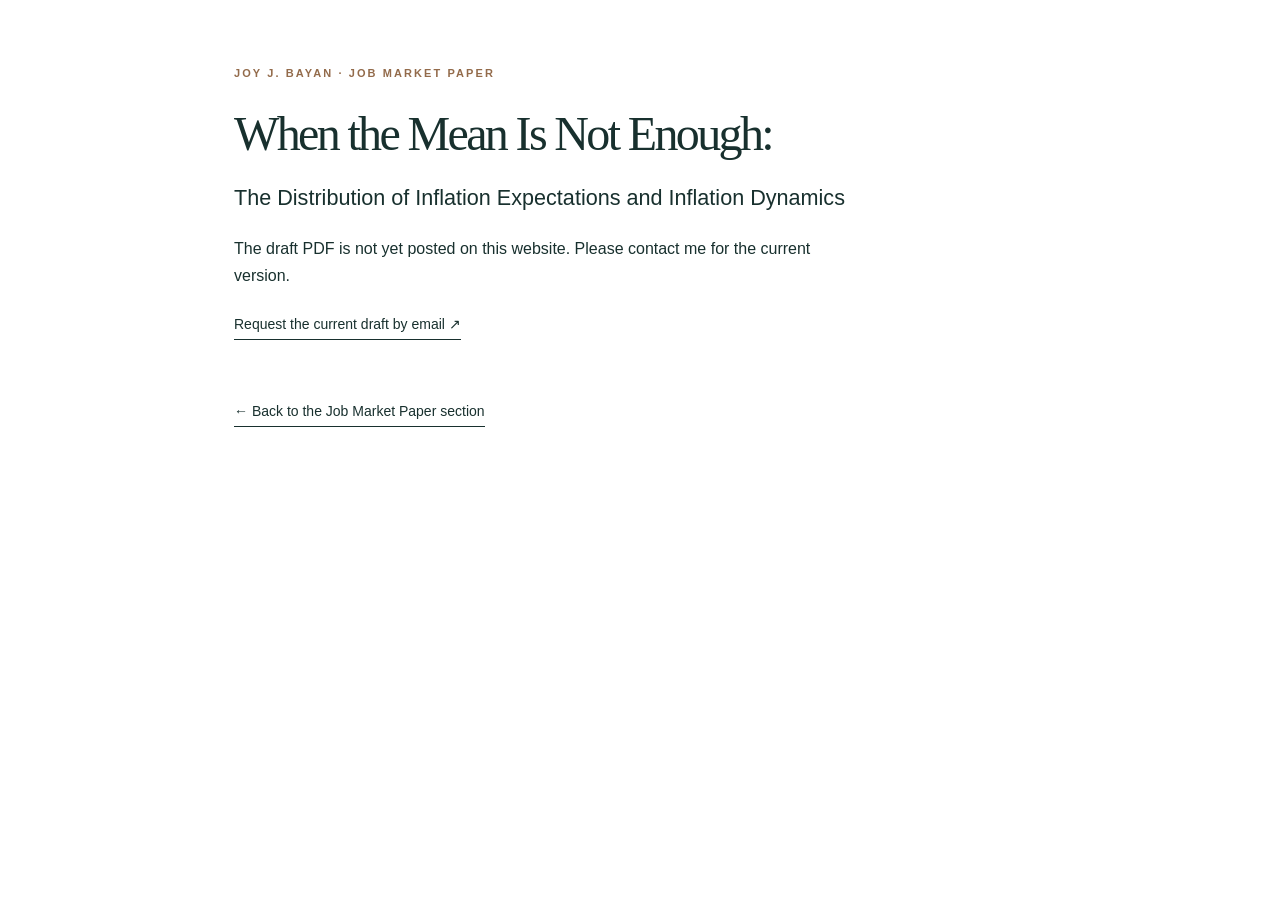
==== latest-draft.html @ 93b1af9e "Add stable job market paper draft page" ====
<!doctype html>
<html lang="en">
<head>
<meta charset="utf-8">
<meta name="viewport" content="width=device-width, initial-scale=1">
<meta name="description" content="Latest draft of Joy J. Bayan’s job market paper, When the Mean Is Not Enough: The Distribution of Inflation Expectations and Inflation Dynamics.">
<title>Latest draft | Joy J. Bayan</title>
<link rel="stylesheet" href="site.css?v=research-intro-20261009">
<style>
.draft-page{max-width:860px;margin:0 auto;padding:64px 24px}.draft-page h1{font-size:clamp(1.9rem,4vw,3rem);line-height:1.15}.draft-page .draft-subtitle{font-size:1.35rem;line-height:1.4}.draft-page .actions{margin:24px 0}.draft-page [hidden]{display:none!important}.draft-status{max-width:65ch;line-height:1.7}.draft-back{display:inline-block;margin-top:36px}
</style>
</head>
<body>
<main class="draft-page">
<div class="eyebrow">JOY J. BAYAN · JOB MARKET PAPER</div>
<h1>When the Mean Is Not Enough:</h1>
<p class="draft-subtitle">The Distribution of Inflation Expectations and Inflation Dynamics</p>
<p id="draft-status" class="draft-status" role="status">The draft PDF is not yet posted on this website. Please contact me for the current version.</p>
<div class="actions">
<a id="draft-pdf" class="button" href="files/Joy_Bayan_Job_Market_Paper.pdf" target="_blank" rel="noopener" hidden>Open latest draft (PDF) ↗</a>
<a class="text-link" href="mailto:jerdene@iu.edu?subject=Job%20market%20paper%20draft">Request the current draft by email ↗</a>
</div>
<noscript><p>JavaScript is disabled. <a href="files/Joy_Bayan_Job_Market_Paper.pdf" target="_blank" rel="noopener">Check for the draft PDF</a>, or request it by email.</p></noscript>
<a class="text-link draft-back" href="./#job-market-paper">← Back to the Job Market Paper section</a>
</main>
<script>
// Keep this page address stable. Upload or replace only the PDF at the path below.
(async function () {
  const link = document.getElementById('draft-pdf');
  const status = document.getElementById('draft-status');
  try {
    const response = await fetch(link.getAttribute('href'), {method: 'HEAD', cache: 'no-store'});
    if (response.ok && (response.headers.get('content-type') || '').toLowerCase().includes('application/pdf')) {
      link.hidden = false;
      status.textContent = 'The current manuscript is available below. This page always links to the latest draft posted on this website.';
    }
  } catch (error) {
    // Leave the contact option visible if the PDF is absent or the check fails.
  }
})();
</script>
</body>
</html>
---- site.css ----
:root{--ink:#18302e;--muted:#566461;--accent:#936b4b;--line:#dcded9;--cream:#f7f5f0;--wash:#ecefea}*{box-sizing:border-box}html{scroll-behavior:smooth}body{margin:0;color:var(--ink);font-family:Arial,Helvetica,sans-serif;line-height:1.65;background:#fff}a{color:inherit}a:focus-visible,summary:focus-visible{outline:3px solid #a47542;outline-offset:4px}.wrap{max-width:1160px;margin:auto;padding-left:32px;padding-right:32px}.skip{position:absolute;left:-9999px}.skip:focus{left:12px;top:12px;background:white;z-index:5;padding:8px}.topbar{min-height:86px;display:flex;align-items:center;justify-content:space-between;gap:20px;border-bottom:1px solid var(--line)}.wordmark{font-weight:700;letter-spacing:.17em;font-size:14px;text-decoration:none;white-space:nowrap}nav{display:flex;align-items:center;gap:27px}nav a{text-decoration:none;font-size:14px;color:#3d514d}nav a:hover,.text-link:hover{color:var(--accent)}.hero{display:grid;grid-template-columns:1.24fr .76fr;align-items:center;gap:80px;padding-top:74px;padding-bottom:88px}.eyebrow,.tag{font-size:11px;font-weight:700;letter-spacing:.19em;color:var(--accent)}h1,h2,h3{font-family:Georgia,'Times New Roman',serif;font-weight:400;line-height:1.16}h1{font-size:clamp(56px,7vw,92px);margin:24px 0 12px;letter-spacing:-.055em}h2{font-size:clamp(39px,5vw,60px);margin:14px 0 34px;letter-spacing:-.035em}h3{font-size:26px;letter-spacing:-.02em}.role{font-size:18px;margin:0;color:var(--ink)}.role span{display:block;color:var(--muted);font-size:14px;margin-top:3px}.lead{font-family:Georgia,serif;font-size:22px;line-height:1.58;max-width:630px;margin:30px 0}.actions{display:flex;align-items:center;gap:27px;flex-wrap:wrap}.button{background:var(--ink);color:#fff;padding:14px 21px;text-decoration:none;font-size:14px}.button:hover{background:#30534c}.text-link{font-size:14px;text-decoration:none;border-bottom:1px solid currentColor;padding-bottom:3px}.portrait{background:var(--wash);aspect-ratio:4/4.6;overflow:hidden}.portrait img{width:100%;height:100%;object-fit:cover;object-position:center 35%}.fields{background:var(--ink);color:#f3f3e9}.fields-inner{display:flex;align-items:center;gap:42px;padding-top:21px;padding-bottom:21px}.fields span{font-size:11px;letter-spacing:.16em;color:#c6bba8;white-space:nowrap}.fields p{margin:0;font-size:14px}.fields b{color:#b5997d;padding:0 7px}.section{padding-top:104px;padding-bottom:105px}.section-heading{display:flex;justify-content:space-between;align-items:end;gap:30px}.section-heading>p{max-width:290px;color:var(--muted);font-size:15px;margin-bottom:42px}.paper{border:1px solid var(--line);padding:36px;background:white}.paper h3{margin:15px 0}.paper p{color:var(--muted);font-size:15px}.paper.featured{padding:45px;border-left:4px solid var(--accent);background:var(--cream)}.featured h3{max-width:790px;font-size:34px}.featured>p{max-width:830px}.paper-grid{display:grid;grid-template-columns:1fr 1fr;gap:18px;margin-top:18px}.byline{font-style:italic}details{border-top:1px solid var(--line);margin-top:26px;padding-top:17px}summary{cursor:pointer;font-size:14px;font-weight:700}details p{max-width:850px}.meta,.fineprint{font-size:13px!important;color:var(--muted)}.subhead{margin:58px 0 16px}.simple-list p{border-top:1px solid var(--line);padding:16px 0;margin:0;font-family:Georgia,serif;font-size:20px}.tinted{background:var(--cream)}.two-col{display:grid;grid-template-columns:1fr 1fr;gap:90px}.two-col p{color:var(--muted);font-size:16px}.two-col h3{font-size:25px}.two-col .large{font-family:Georgia,serif;font-size:25px;line-height:1.55;color:var(--ink);margin-top:0}.contact{background:var(--ink);color:white;padding:90px 0 100px}.contact h2{margin-bottom:14px}.contact p{color:#d5dfd9}.contact-email{font-family:Georgia,serif;font-size:clamp(24px,4vw,42px);text-decoration:none;border-bottom:1px solid #a0afa8}.contact .affiliation{font-size:13px;margin-top:50px}.footer{min-height:85px;display:flex;justify-content:space-between;align-items:center;color:var(--muted);font-size:13px}.footer a{text-decoration:none}@media(max-width:780px){.topbar{align-items:flex-start;flex-direction:column;padding-top:20px;padding-bottom:18px}nav{flex-wrap:wrap;gap:10px 19px}.hero{grid-template-columns:1fr;gap:38px;padding-top:55px;padding-bottom:58px}.portrait{max-width:440px;grid-row:1;aspect-ratio:4/3.8}.fields-inner{display:block}.fields p{margin-top:9px}.section{padding-top:70px;padding-bottom:70px}.section-heading{display:block}.section-heading>p{margin-top:-15px}.paper-grid,.two-col{grid-template-columns:1fr;gap:18px}.paper.featured,.paper{padding:25px}.featured h3{font-size:27px}}@media(max-width:400px){.wrap{padding-left:20px;padding-right:20px}nav{gap:8px 13px}nav a{font-size:12px}}

/* Circular portrait */
.portrait{aspect-ratio:1;border-radius:50%;max-width:420px;width:100%;justify-self:center}
.portrait img{border-radius:50%;object-position:center 32%}
@media(max-width:780px){.portrait{aspect-ratio:1;max-width:360px}}

/* Conference timeline */
.large-intro{font-family:Georgia,serif;font-size:22px;max-width:760px;margin:-8px 0 36px}
.conference-list{border-top:1px solid var(--line)}
.conference-list>div{display:grid;grid-template-columns:180px 1fr;gap:30px;border-bottom:1px solid var(--line);padding:22px 0}
.conference-list p{margin:0;max-width:760px;color:var(--muted)}
@media(max-width:780px){.conference-list>div{grid-template-columns:1fr;gap:6px}nav{gap:8px 15px}}

/* Supporting campus photograph */
.campus-banner{height:clamp(230px,34vw,440px);background-image:url("files/joy-campus-banner.jpg");background-size:cover;background-position:center 35%;filter:saturate(.84)}
@media(max-width:780px){.campus-banner{height:260px;background-position:center 35%}}


/* Research-first job market layout */
.topbar nav{gap:17px}
.topbar nav a{font-size:13px}
.hero{padding-top:66px;padding-bottom:70px}
.hero .lead{font-family:Arial,Helvetica,sans-serif;font-size:17px;line-height:1.6;color:var(--muted);margin:24px 0 30px}
.research-first{padding-top:82px}
.research-first h2{font-size:clamp(52px,7vw,84px);max-width:960px;margin:14px 0 8px}
.paper-subtitle{font-family:Georgia,serif;font-size:clamp(23px,3vw,36px);line-height:1.35;max-width:890px;margin:0 0 32px}
.jmp-summary{max-width:820px;border-left:4px solid var(--accent);padding-left:26px}
.jmp-summary p{font-size:19px;line-height:1.7;margin:0}
.paper-actions{display:flex;align-items:flex-start;gap:26px;flex-wrap:wrap;margin-top:32px}
.unavailable{font-size:14px;border-bottom:1px solid var(--line);padding:8px 0;color:var(--muted)}
.unavailable small{display:block;font-size:11px;color:var(--muted)}
.abstract{margin:0;padding:8px 0;border:0;max-width:820px}
.abstract summary{font-size:14px;border-bottom:1px solid var(--ink);padding-bottom:3px;list-style:none}
.abstract summary::-webkit-details-marker{display:none}
.abstract p{font-size:15px;line-height:1.75;color:var(--muted)}
.research-list article{padding:25px 0;border-top:1px solid var(--line);max-width:900px}
.research-list h3{margin:0 0 10px}
.research-list p{margin:7px 0;color:var(--muted)}
.research-list .byline{font-size:14px}
.section{padding-top:82px;padding-bottom:85px}
.campus-banner{height:clamp(320px,45vw,620px);background-position:center 45%}
@media(max-width:780px){.topbar nav{gap:8px 14px}.hero{padding-top:46px;padding-bottom:52px}.research-first h2{font-size:clamp(48px,12vw,68px)}.jmp-summary p{font-size:17px}.campus-banner{height:clamp(280px,85vw,480px);background-position:center 40%}}

/* Candid presentation photo: use the original camera image, retaining facial detail. */
.campus-banner{height:clamp(320px,45vw,540px)}


/* Original podium photograph, cropped in a circle beside presentations. */
.presentations-layout{display:grid;grid-template-columns:minmax(0,1fr) 370px;gap:48px;align-items:center}
.presentation-circle{position:relative;width:100%;aspect-ratio:1;border-radius:50%;overflow:hidden;margin:0}
.presentation-circle img{position:absolute;display:block;width:195.4286%;height:auto;max-width:none;left:0;top:-92.8571%}
.presentations-layout .conference-list>div{grid-template-columns:145px 1fr;gap:18px}
@media(max-width:900px){.presentations-layout{grid-template-columns:minmax(0,1fr) 310px;gap:30px}.presentations-layout .conference-list>div{grid-template-columns:1fr;gap:6px}}
@media(max-width:650px){.presentations-layout{grid-template-columns:1fr}.presentation-circle{width:min(100%,320px);justify-self:center}}

/* Campus photograph behind the contact section. */
.contact{position:relative;background:#eee url("files/joy-campus-banner.jpg") center 55%/cover no-repeat;color:var(--ink);min-height:650px;padding:24px 0;display:block}
.contact>.wrap{position:absolute;right:24px;bottom:24px;width:min(300px,calc(100% - 48px));max-width:300px;margin:0;padding:18px 22px;background:rgba(255,255,255,.94)}
.contact h2{font-size:28px;line-height:1.2;margin:0 0 10px}
.contact .contact-email{font-size:22px;line-height:1.4;border-color:var(--muted)}
.contact p{color:var(--muted)}
.contact .affiliation{font-size:12px;line-height:1.5;margin:12px 0 0}
@media(max-width:780px){.contact{min-height:720px;padding:20px 0;background-position:44% 55%}.contact>.wrap{right:16px;bottom:16px;width:min(300px,calc(100% - 32px));padding:16px 20px}}

/* Compact academic layout; retain the established section sequence. */
.section{padding-top:58px;padding-bottom:60px}
.section h2{font-size:clamp(34px,4vw,48px);margin-bottom:28px}
.research-first h2{font-size:clamp(48px,6vw,72px);margin-bottom:8px}
.compact-details{border:0;padding:0;margin:14px 0 0}
.compact-details summary{width:fit-content;max-width:100%;padding:6px 0;font-size:14px;color:var(--ink)}
.compact-details p{color:var(--muted);font-size:16px;line-height:1.7}
.compact-details .when-open{display:none}
.compact-details[open] .when-open{display:inline}
.compact-details[open] .when-closed{display:none}
.compact-details[open]>summary{margin-bottom:10px}
.research-list h3{font-size:24px;line-height:1.3}
.research-list article{padding:22px 0}
.appointments{display:grid;grid-template-columns:repeat(3,minmax(0,1fr));gap:32px}
.appointments p{font-size:15px;color:var(--muted);margin:0;line-height:1.8}
.appointments strong{color:var(--ink);font-weight:600}
.previous-experience{border-top:1px solid var(--line);padding-top:16px;margin-top:28px}
.cv-note{font-size:13px;color:var(--muted);margin:16px 0 0}
.service-compact{padding-top:28px;padding-bottom:28px}
.service-compact .compact-details{margin:0}
.service-compact summary{font-family:Georgia,serif;font-size:23px;font-weight:400}
.contact{min-height:460px}
@media(max-width:780px){
.section{padding-top:42px;padding-bottom:44px}
.appointments{grid-template-columns:1fr;gap:22px}
.service-compact{padding-top:24px;padding-bottom:24px}
.contact{min-height:600px}
}

/* Wider desktop layout: use columns while preserving reading order. */
@media(min-width:1000px){
  .wrap{max-width:1440px;padding-left:48px;padding-right:48px}
  .hero{grid-template-columns:minmax(0,1.5fr) minmax(0,1fr);gap:64px;padding-top:42px;padding-bottom:42px}
  .hero .portrait{max-width:300px}
  .hero h1{font-size:clamp(64px,6vw,84px)}
  .section{padding-top:44px;padding-bottom:46px}
  .research-first{display:grid;grid-template-columns:minmax(0,.9fr) minmax(0,1.3fr);column-gap:64px;grid-template-rows:auto auto auto 1fr;align-items:start}
  .research-first>.eyebrow{grid-column:1;grid-row:1}
  .research-first>h2{grid-column:1;grid-row:2;font-size:clamp(46px,4.2vw,62px);margin:16px 0 12px}
  .research-first>.paper-subtitle{grid-column:1;grid-row:3;font-size:28px;margin:0;max-width:500px}
  .research-first>.paper-actions{grid-column:1;grid-row:4;margin-top:24px}
  .research-first>.jmp-summary{grid-column:2;grid-row:1 / span 4;max-width:760px;padding-left:30px}
  .jmp-summary p{font-size:17px;line-height:1.75}
  .research-list{display:grid;grid-template-columns:repeat(2,minmax(0,1fr));gap:48px;align-items:start}
  .research-list article{max-width:none}
  .presentations-layout{grid-template-columns:minmax(0,1fr) 290px;gap:40px}
  .presentations-layout .conference-list{display:grid;grid-template-columns:repeat(3,minmax(0,1fr));gap:24px;border-top:1px solid var(--line)}
  .presentations-layout .conference-list>div{display:block;padding:20px 0;border-bottom:0}
  .presentations-layout .conference-list p{margin-top:14px;font-size:15px;line-height:1.8}
  .previous-experience{display:grid;grid-template-columns:repeat(3,minmax(0,1fr));column-gap:32px;row-gap:12px}
  .previous-experience h3{grid-column:1 / -1;margin:4px 0 8px}
  .previous-experience p{margin:0;font-size:15px;color:var(--muted);line-height:1.8}
  .previous-experience strong{color:var(--ink);font-weight:600}
  #teaching .two-col{gap:64px}
  #teaching .two-col h3{margin-top:0}
  .service-compact{padding-top:24px;padding-bottom:24px}
}
@media(min-width:781px) and (max-width:999px){
  .topbar{flex-wrap:wrap;padding-top:20px;padding-bottom:20px}
  .topbar nav{flex-wrap:wrap}
}

/* Make research findings and project titles easy to scan. */
.jmp-takeaway{color:var(--ink);font-size:18px;line-height:1.75}
.jmp-summary>.compact-details{margin-top:20px}
.works-in-progress{margin-top:24px}
.research-subheading{font-size:25px;margin:0 0 16px}
.research-list:has(>article:only-child){grid-template-columns:1fr}
.research-list:has(>article:only-child)>article{max-width:950px}
.works-in-progress .research-list{gap:12px 36px}
.works-in-progress .research-list h3{font-size:21px}
.contact{min-height:400px;background-position:center 20%}
@media(max-width:780px){
  .contact{min-height:460px;background-position:44% 30%}
  .hero .portrait{max-width:260px}
}
@media(prefers-reduced-motion:reduce){html{scroll-behavior:auto}}

/* Crimson university-inspired header. */
.site-header{background:#990000;color:#fff}
.site-header .topbar{border-bottom:0}
.site-header .wordmark,.site-header nav a{color:#fff}
.site-header nav a:hover{color:#fff;text-decoration:underline;text-underline-offset:5px}
.site-header a:focus-visible{outline-color:#fff}

.research-intro{max-width:680px;font-size:16px;line-height:1.7;color:var(--muted);margin:0 0 28px}
.hero .lead{margin-bottom:18px}
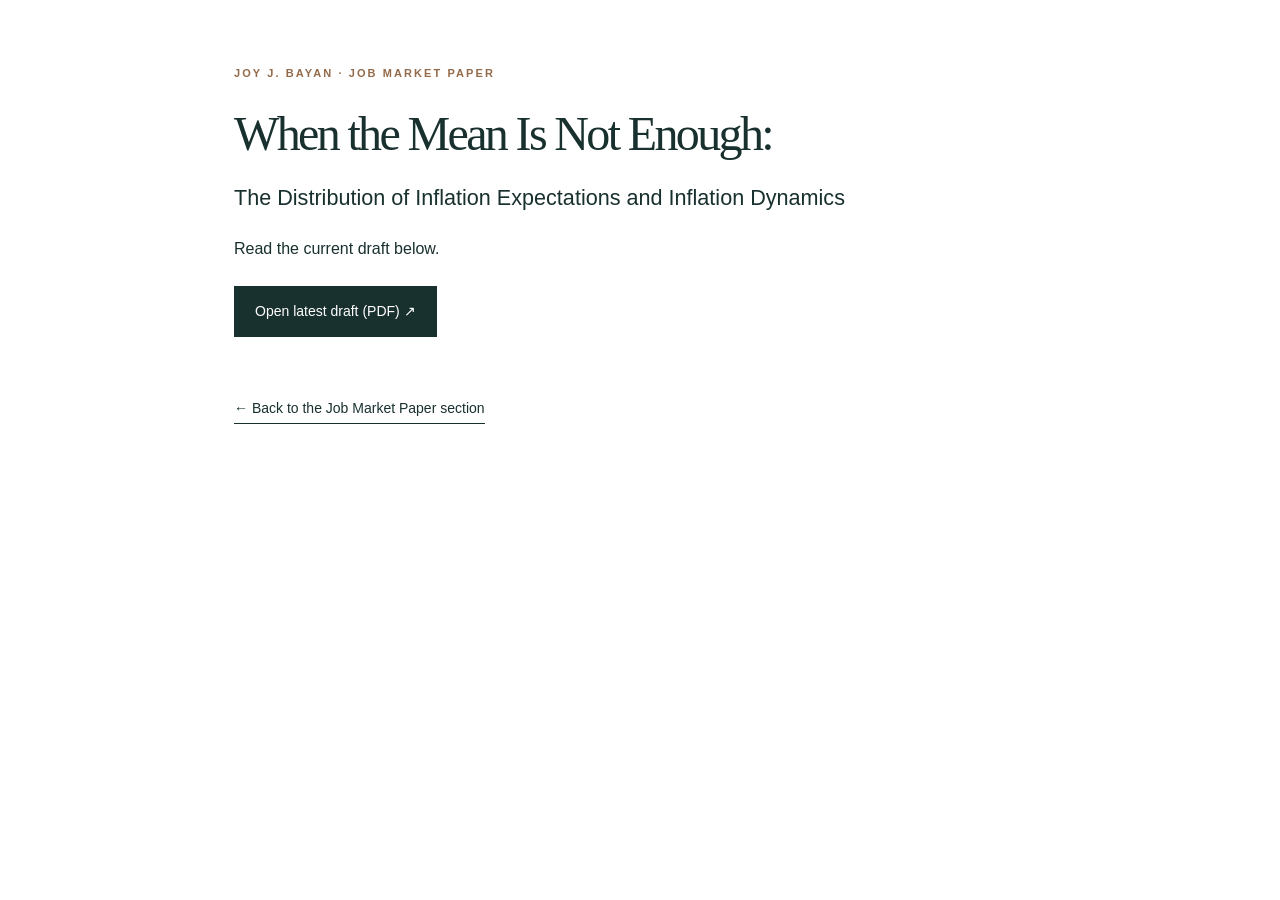
==== commit fdeee07c: "Connect latest draft page to uploaded manuscript PDF" ====
--- a/latest-draft.html
+++ b/latest-draft.html
@@ -15,29 +15,11 @@
 <div class="eyebrow">JOY J. BAYAN · JOB MARKET PAPER</div>
 <h1>When the Mean Is Not Enough:</h1>
 <p class="draft-subtitle">The Distribution of Inflation Expectations and Inflation Dynamics</p>
-<p id="draft-status" class="draft-status" role="status">The draft PDF is not yet posted on this website. Please contact me for the current version.</p>
+<p class="draft-status">Read the current draft below.</p>
 <div class="actions">
-<a id="draft-pdf" class="button" href="files/Joy_Bayan_Job_Market_Paper.pdf" target="_blank" rel="noopener" hidden>Open latest draft (PDF) ↗</a>
-<a class="text-link" href="mailto:jerdene@iu.edu?subject=Job%20market%20paper%20draft">Request the current draft by email ↗</a>
+<a id="draft-pdf" class="button" href="files/Joy_Bayan_Overleaf_Preview.pdf" target="_blank" rel="noopener">Open latest draft (PDF) ↗</a>
 </div>
-<noscript><p>JavaScript is disabled. <a href="files/Joy_Bayan_Job_Market_Paper.pdf" target="_blank" rel="noopener">Check for the draft PDF</a>, or request it by email.</p></noscript>
 <a class="text-link draft-back" href="./#job-market-paper">← Back to the Job Market Paper section</a>
 </main>
-<script>
-// Keep this page address stable. Upload or replace only the PDF at the path below.
-(async function () {
-  const link = document.getElementById('draft-pdf');
-  const status = document.getElementById('draft-status');
-  try {
-    const response = await fetch(link.getAttribute('href'), {method: 'HEAD', cache: 'no-store'});
-    if (response.ok && (response.headers.get('content-type') || '').toLowerCase().includes('application/pdf')) {
-      link.hidden = false;
-      status.textContent = 'The current manuscript is available below. This page always links to the latest draft posted on this website.';
-    }
-  } catch (error) {
-    // Leave the contact option visible if the PDF is absent or the check fails.
-  }
-})();
-</script>
 </body>
 </html>
